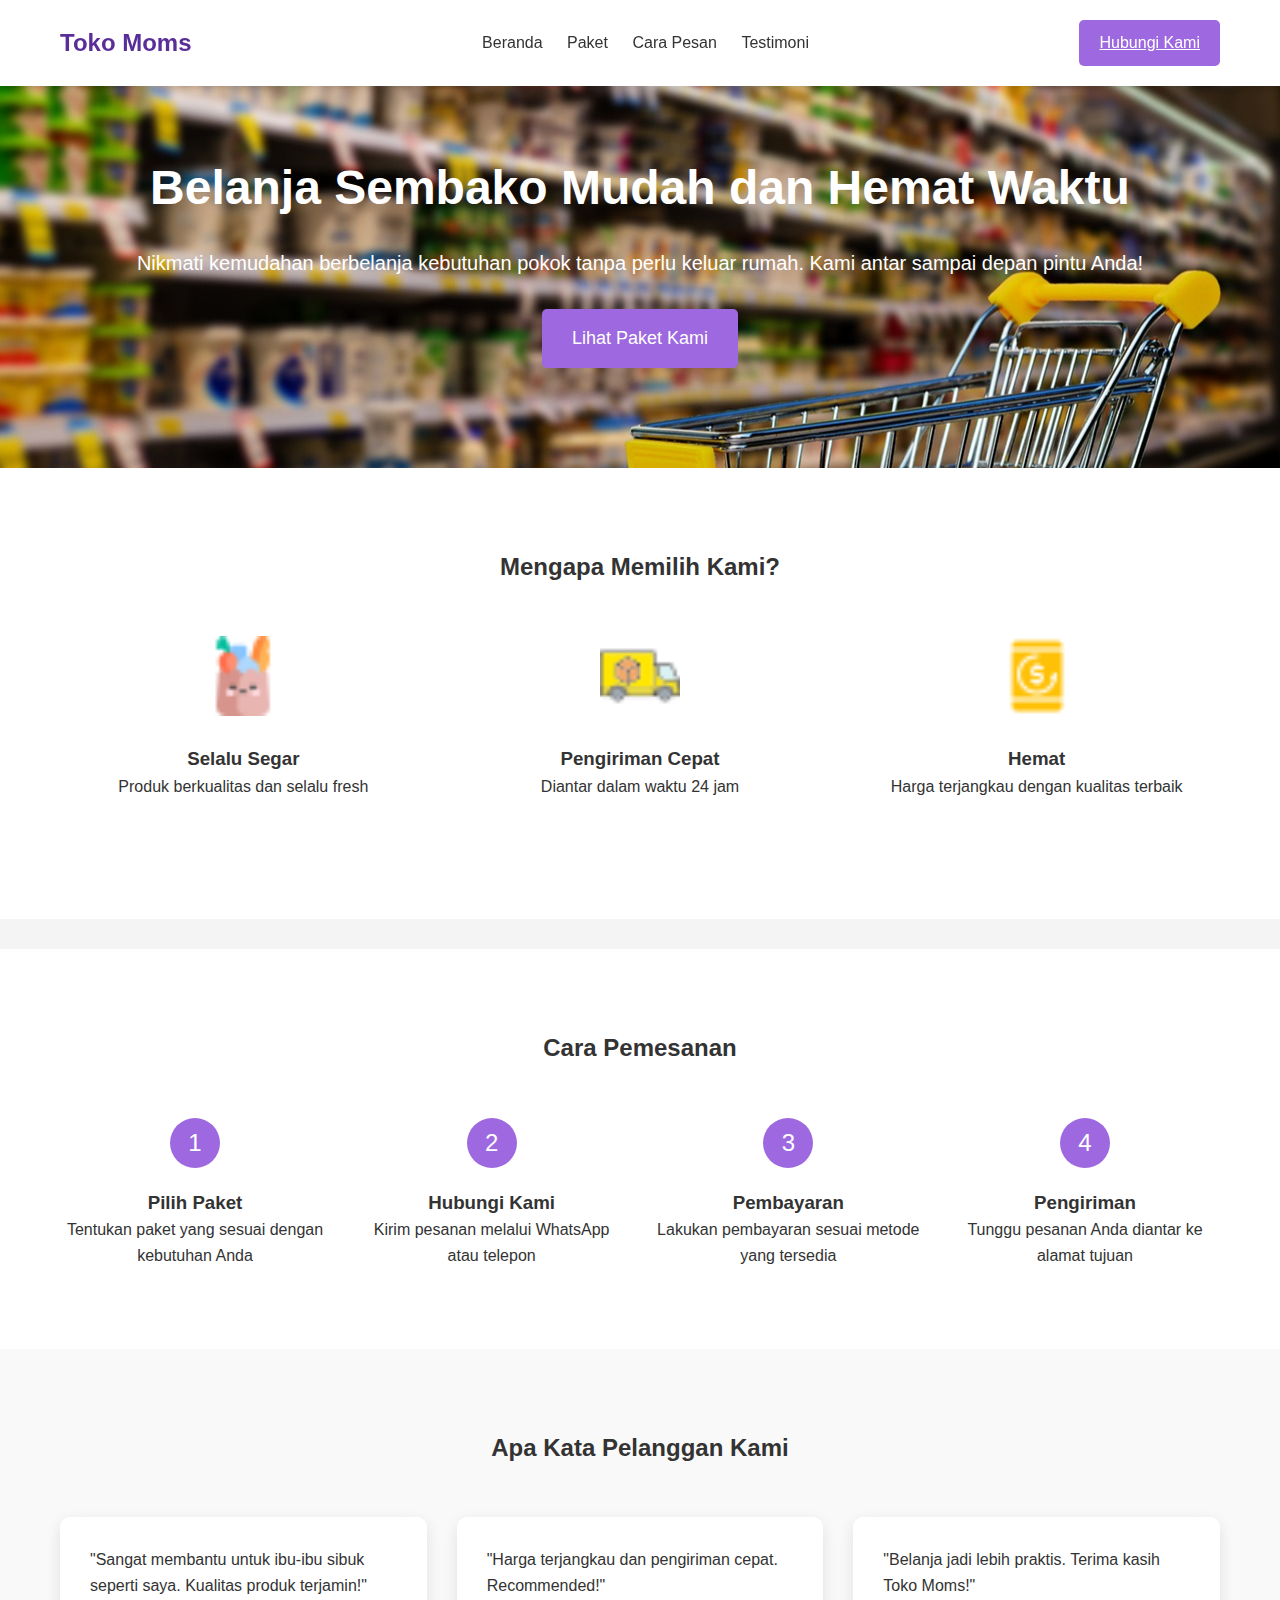
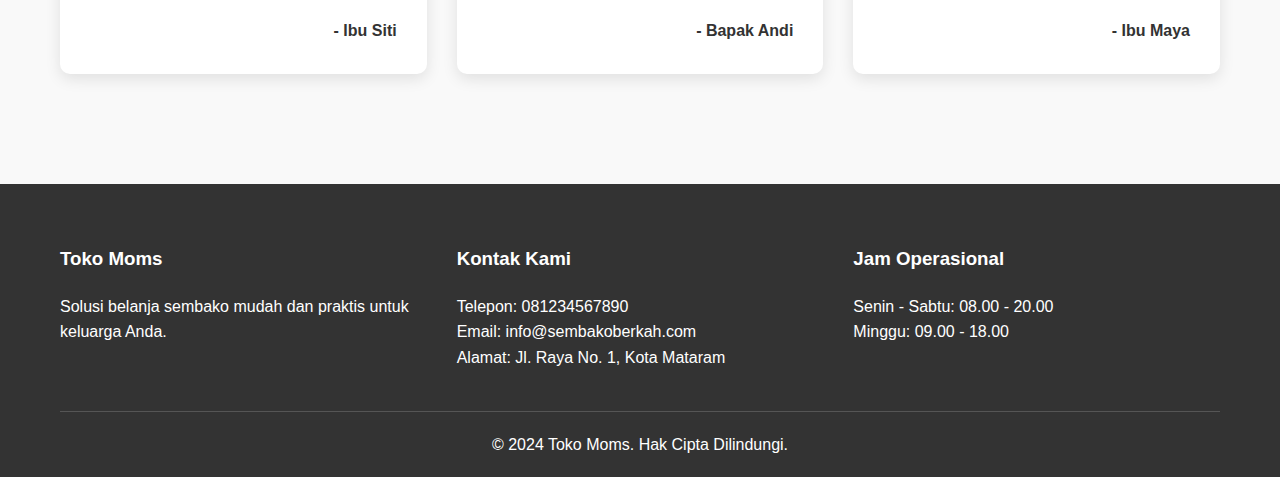
==== basic-mission/index.html @ 1841d32b "first_commit" ====
<!DOCTYPE html>
<html lang="id">
<head>
    <meta charset="UTF-8">
    <meta name="viewport" content="width=device-width, initial-scale=1.0">
    <title>Toko Moms - Belanja Mudah, Hemat Waktu</title>
    <link rel="stylesheet" href="styles.css">
</head>
<body>
    <header>
        <div class="container">
            <div class="logo">Toko Moms</div>
            <nav>
                <a href="#beranda">Beranda</a>
                <a href="#">Paket</a>
                <a href="#cara-pesan">Cara Pesan</a>
                <a href="#testimoni">Testimoni</a>
            </nav>
            <a href="#" class="join-btn">Hubungi Kami</a>
        </div>
    </header>

    <main>
        <section id="beranda" class="hero">
            <div class="container">
                <h1>Belanja Sembako Mudah dan Hemat Waktu</h1>
                <p>Nikmati kemudahan berbelanja kebutuhan pokok tanpa perlu keluar rumah. Kami antar sampai depan pintu Anda!</p>
                <a href="paket.html" class="cta-btn">Lihat Paket Kami</a>
            </div>
        </section>

        <section id="fitur" class="features">
            <div class="container">
                <h2>Mengapa Memilih Kami?</h2>
                <div class="feature-list">
                    <div class="feature-item">
                        <img src="Asset/icon-fresh.png" alt="Selalu Segar">
                        <h3>Selalu Segar</h3>
                        <p>Produk berkualitas dan selalu fresh</p>
                    </div>
                    <div class="feature-item">
                        <img src="Asset/icon-delivery.png" alt="Pengiriman Cepat">
                        <h3>Pengiriman Cepat</h3>
                        <p>Diantar dalam waktu 24 jam</p>
                    </div>
                    <div class="feature-item">
                        <img src="Asset/icon-savings.png" alt="Hemat">
                        <h3>Hemat</h3>
                        <p>Harga terjangkau dengan kualitas terbaik</p>
                    </div>
                </div>
            </div>
        </section>

        <section id="cara-pesan" class="how-to-order">
            <div class="container">
                <h2>Cara Pemesanan</h2>
                <div class="steps">
                    <div class="step">
                        <div class="step-number">1</div>
                        <h3>Pilih Paket</h3>
                        <p>Tentukan paket yang sesuai dengan kebutuhan Anda</p>
                    </div>
                    <div class="step">
                        <div class="step-number">2</div>
                        <h3>Hubungi Kami</h3>
                        <p>Kirim pesanan melalui WhatsApp atau telepon</p>
                    </div>
                    <div class="step">
                        <div class="step-number">3</div>
                        <h3>Pembayaran</h3>
                        <p>Lakukan pembayaran sesuai metode yang tersedia</p>
                    </div>
                    <div class="step">
                        <div class="step-number">4</div>
                        <h3>Pengiriman</h3>
                        <p>Tunggu pesanan Anda diantar ke alamat tujuan</p>
                    </div>
                </div>
            </div>
        </section>

        <section id="testimoni" class="testimonials">
            <div class="container">
                <h2>Apa Kata Pelanggan Kami</h2>
                <div class="testimonial-list">
                    <div class="testimonial-item">
                        <p>"Sangat membantu untuk ibu-ibu sibuk seperti saya. Kualitas produk terjamin!"</p>
                        <div class="testimonial-author">- Ibu Siti</div>
                    </div>
                    <div class="testimonial-item">
                        <p>"Harga terjangkau dan pengiriman cepat. Recommended!"</p>
                        <div class="testimonial-author">- Bapak Andi</div>
                    </div>
                    <div class="testimonial-item">
                        <p>"Belanja jadi lebih praktis. Terima kasih Toko Moms!"</p>
                        <div class="testimonial-author">- Ibu Maya</div>
                    </div>
                </div>
            </div>
        </section>
    </main>

    <footer>
        <div class="container">
            <div class="footer-content">
                <div class="footer-section">
                    <h3>Toko Moms</h3>
                    <p>Solusi belanja sembako mudah dan praktis untuk keluarga Anda.</p>
                </div>
                <div class="footer-section">
                    <h3>Kontak Kami</h3>
                    <p>Telepon: 081234567890</p>
                    <p>Email: info@sembakoberkah.com</p>
                    <p>Alamat: Jl. Raya No. 1, Kota Mataram</p>
                </div>
                <div class="footer-section">
                    <h3>Jam Operasional</h3>
                    <p>Senin - Sabtu: 08.00 - 20.00</p>
                    <p>Minggu: 09.00 - 18.00</p>
                </div>
            </div>
            <div class="footer-bottom">
                <p>&copy; 2024 Toko Moms. Hak Cipta Dilindungi.</p>
            </div>
        </div>
    </footer>

    <script src="script.js"></script>
</body>
</html>
---- basic-mission/styles.css ----
/* Reset dan style dasar */
* {
    margin: 0;
    padding: 0;
    box-sizing: border-box;
}

body {
    font-family: Arial, sans-serif;
    line-height: 1.6;
    color: #333;
    background-color: #f4f4f4;
}

.container {
    max-width: 1200px;
    margin: 0 auto;
    padding: 0 20px;
}

/* Header */
header {
    background-color: #fff;
    box-shadow: 0 2px 5px rgba(0,0,0,0.1);
    position: fixed;
    width: 100%;
    top: 0;
    z-index: 1000;
}

header .container {
    display: flex;
    justify-content: space-between;
    align-items: center;
    padding: 20px;
}

.logo {
    font-size: 24px;
    font-weight: bold;
    color: #5a2e98;
}

nav a {
    color: #333;
    text-decoration: none;
    margin-left: 20px;
}

nav a:hover {
    color: #5a2e98;
}

.join-btn {
    background-color: #9d68e0;
    color: white;
    border: none;
    padding: 10px 20px;
    border-radius: 5px;
    cursor: pointer;
    transition: background-color 0.3s ease;
}

.join-btn:hover {
    background-color: #7c52b3;
}

/* Hero Section */
.hero {
    background-image: url('Asset/icon-hero.jpg');
    background-size: cover;
    background-position: center;
    color: white;
    text-align: center;
    padding: 150px 0 100px;
}

.hero h1 {
    font-size: 48px;
    margin-bottom: 20px;
}

.hero p {
    font-size: 20px;
    margin-bottom: 30px;
}

.cta-btn {
    display: inline-block;
    background-color: #9d68e0;
    color: white;
    padding: 15px 30px;
    border-radius: 5px;
    text-decoration: none;
    font-size: 18px;
    transition: background-color 0.3s ease;
}

.cta-btn:hover {
    background-color: #7c52b3;
}

/* Features Section */
.features {
    padding: 80px 0;
    background-color: #fff;
}

.features h2 {
    text-align: center;
    margin-bottom: 50px;
}

.feature-list {
    display: flex;
    justify-content: space-between;
    flex-wrap: wrap;
}

.feature-item {
    flex-basis: calc(33.333% - 20px);
    text-align: center;
    margin-bottom: 40px;
}

.feature-item img {
    width: 80px;
    height: 80px;
    margin-bottom: 20px;
}

/* Pricing Section */
.pricing {
    padding: 80px 0;
    background-color: #f9f9f9;
}

.pricing h2, .pricing .subheading {
    text-align: center;
    margin-bottom: 20px;
}

.toggle {
    display: flex;
    justify-content: center;
    margin-bottom: 40px;
}

.toggle-btn {
    background-color: #e0e0e0;
    border: none;
    padding: 10px 20px;
    cursor: pointer;
    transition: background-color 0.3s ease;
}

.toggle-btn.active {
    background-color: #9d68e0;
    color: white;
}

.contact-section {
    padding: 80px 0;
    background-color: #f9f9f9;
}

.contact-section h1 {
    text-align: center;
    margin-bottom: 40px;
}

.contact-form {
    max-width: 600px;
    margin: 0 auto;
    padding: 20px;
    background-color: #fff;
    border-radius: 10px;
    box-shadow: 0 0 10px rgba(0,0,0,0.1);
}
.contact-form h2 {
    margin-bottom: 20px;
}
.form-group {
    margin-bottom: 20px;
}
.form-group label {
    display: block;
    margin-bottom: 5px;
}
.form-group input,
.form-group textarea {
    width: 100%;
    padding: 10px;
    border: 1px solid #ddd;
    border-radius: 5px;
}
.form-group textarea {
    height: 150px;
}
.submit-btn {
    background-color: #9d68e0;
    color: white;
    border: none;
    padding: 10px 20px;
    border-radius: 5px;
    cursor: pointer;
}
.submit-btn:hover {
    background-color: #7c52b3;
}
.contact-info {
    margin-top: 40px;
    text-align: center;
}

.plans {
    display: flex;
    justify-content: space-between;
    flex-wrap: wrap;
}

.plan {
    flex-basis: calc(33.333% - 20px);
    background-color: white;
    border-radius: 10px;
    padding: 40px;
    box-shadow: 0 5px 15px rgba(0,0,0,0.1);
    transition: transform 0.3s ease;
}

.plan:hover {
    transform: translateY(-10px);
}

.plan h2 {
    font-size: 24px;
    margin-bottom: 20px;
}

.price {
    font-size: 36px;
    font-weight: bold;
    margin-bottom: 30px;
}

.features {
    list-style-type: none;
    margin-bottom: 30px;
}

.features li {
    margin-bottom: 10px;
}

.features li::before {
    content: "✓";
    color: #9d68e0;
    margin-right: 10px;
}

.choose-btn {
    display: block;
    width: 100%;
    background-color: #9d68e0;
    color: white;
    border: none;
    padding: 15px;
    border-radius: 5px;
    cursor: pointer;
    transition: background-color 0.3s ease;
}

.choose-btn:hover {
    background-color: #7c52b3;
}

/* How to Order Section */
.how-to-order {
    padding: 80px 0;
    background-color: #fff;
}

.how-to-order h2 {
    text-align: center;
    margin-bottom: 50px;
}

.steps {
    display: flex;
    justify-content: space-between;
    flex-wrap: wrap;
}

.step {
    flex-basis: calc(25% - 20px);
    text-align: center;
}

.step-number {
    display: inline-block;
    width: 50px;
    height: 50px;
    background-color: #9d68e0;
    color: white;
    border-radius: 50%;
    line-height: 50px;
    font-size: 24px;
    margin-bottom: 20px;
}

/* Testimonials Section */
.testimonials {
    padding: 80px 0;
    background-color: #f9f9f9;
}

.testimonials h2 {
    text-align: center;
    margin-bottom: 50px;
}

.testimonial-list {
    display: flex;
    justify-content: space-between;
    flex-wrap: wrap;
}

.testimonial-item {
    flex-basis: calc(33.333% - 20px);
    background-color: white;
    padding: 30px;
    border-radius: 10px;
    box-shadow: 0 5px 15px rgba(0,0,0,0.1);
    margin-bottom: 30px;
}

.testimonial-author {
    font-weight: bold;
    margin-top: 20px;
    text-align: right;
}

/* Footer */
footer {
    background-color: #333;
    color: #fff;
    padding: 60px 0 20px;
}

.footer-content {
    display: flex;
    justify-content: space-between;
    flex-wrap: wrap;
    margin-bottom: 40px;
}

.footer-section {
    flex-basis: calc(33.333% - 20px);
}

.footer-section h3 {
    margin-bottom: 20px;
}

.footer-bottom {
    text-align: center;
    padding-top: 20px;
    border-top: 1px solid #555;
}

/* Responsive Design */
@media (max-width: 768px) {
    .feature-item, .plan, .step, .testimonial-item, .footer-section {
        flex-basis: 100%;
    }

    header .container {
        flex-direction: column;
    }

    nav {
        margin-top: 20px;
    }

    nav a {
        display: block;
        margin: 10px 0;
    }
}

/* Tambahkan ini di akhir file CSS */

.toggle-btn, .choose-btn, .join-btn {
    transition: all 0.3s ease;
}

.price {
    transition: all 0.5s ease;
}
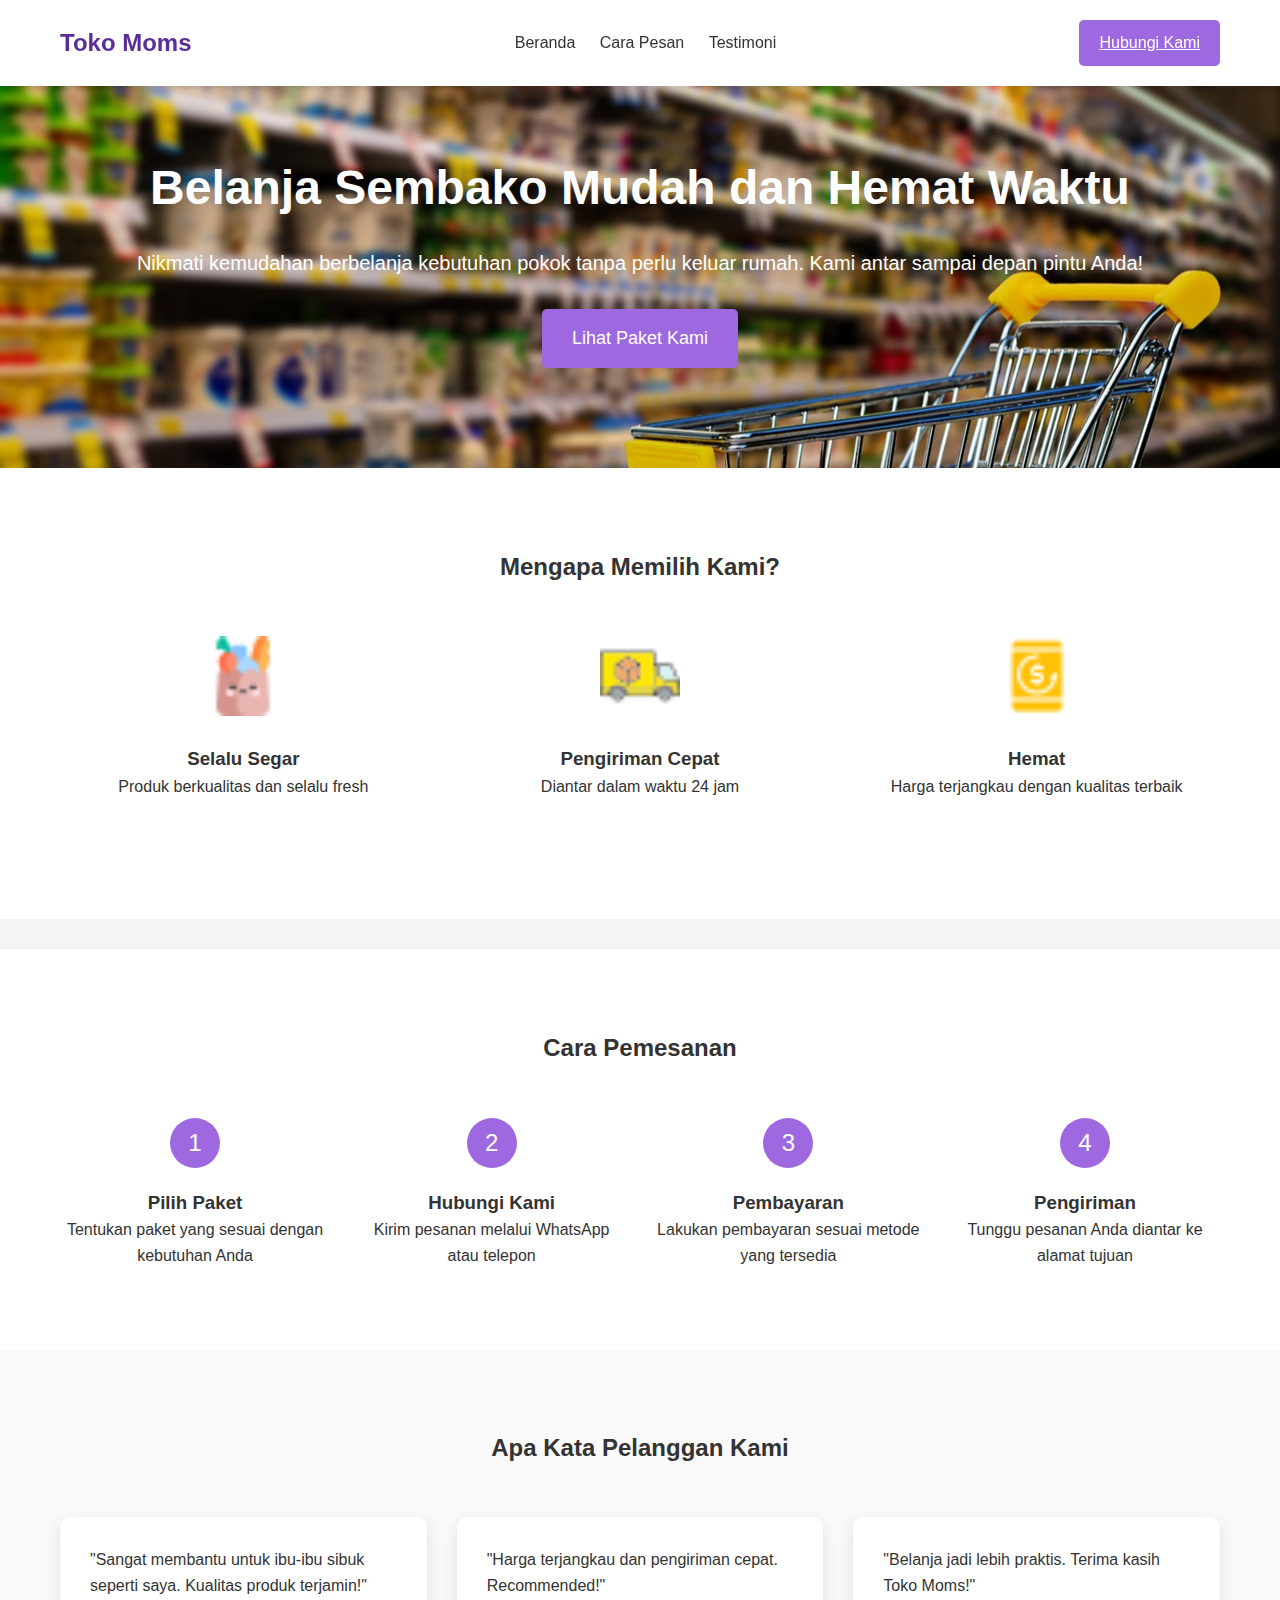
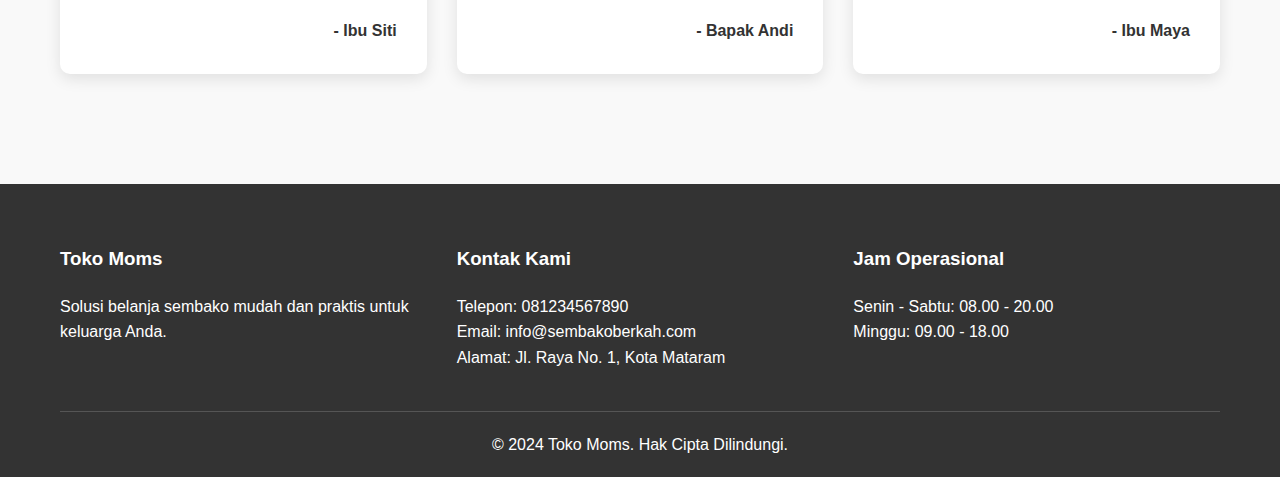
==== commit 9a4c7492: "Update index.html" ====
--- a/basic-mission/index.html
+++ b/basic-mission/index.html
@@ -12,7 +12,6 @@
             <div class="logo">Toko Moms</div>
             <nav>
                 <a href="#beranda">Beranda</a>
-                <a href="#">Paket</a>
                 <a href="#cara-pesan">Cara Pesan</a>
                 <a href="#testimoni">Testimoni</a>
             </nav>
@@ -128,4 +127,4 @@
 
     <script src="script.js"></script>
 </body>
-</html>+</html>
